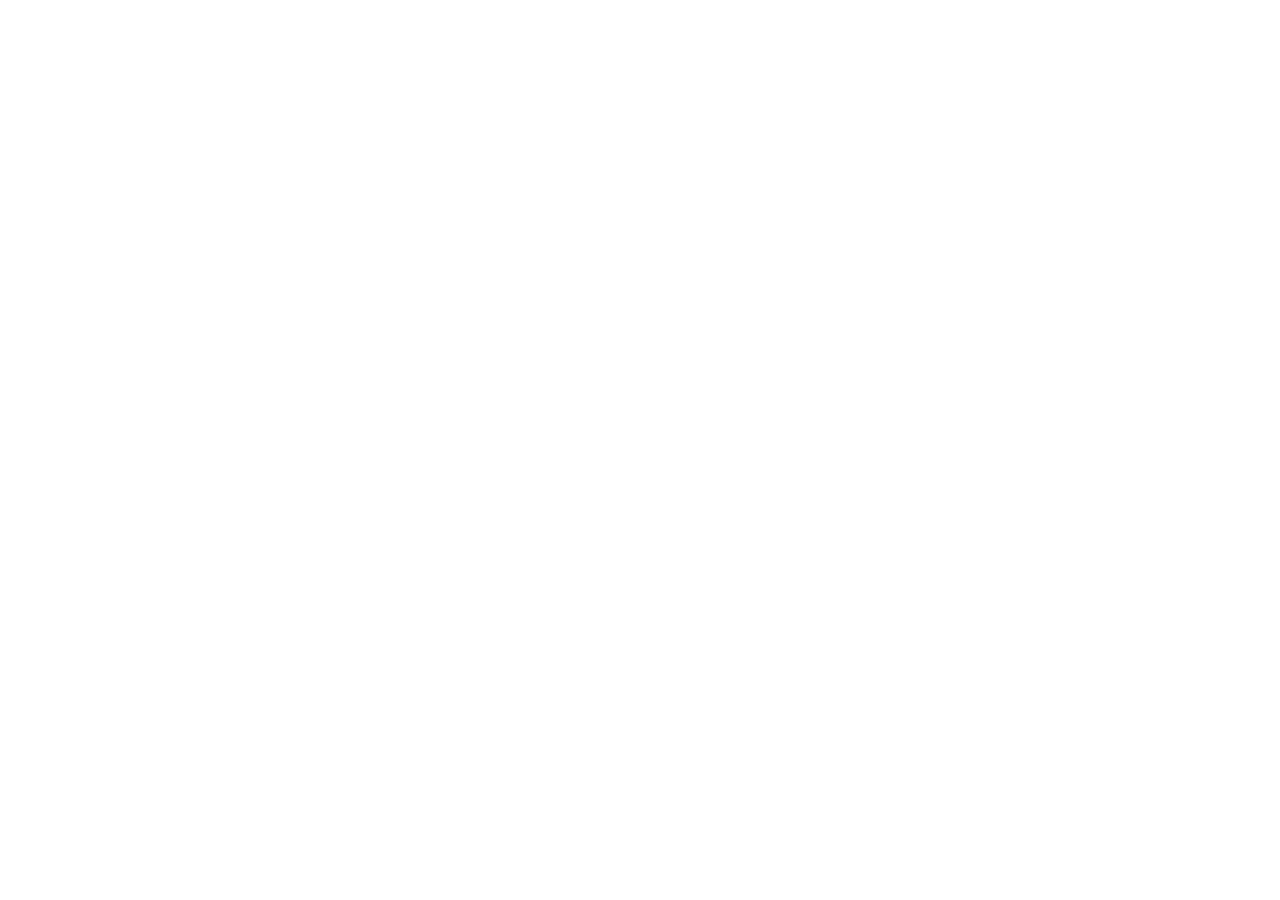
==== index.html @ 9fd8e519 "Add files via upload" ====
<!doctype html>
<html lang="en">
  <head>
    <meta charset="UTF-8" />
    <meta name="viewport" content="width=device-width, initial-scale=1.0" />
    <title>Tante Marci Food To Go</title>
  </head>
  <body>
    <div id="root"></div>
    <script type="module" src="/src/main.tsx"></script>
  </body>
</html>
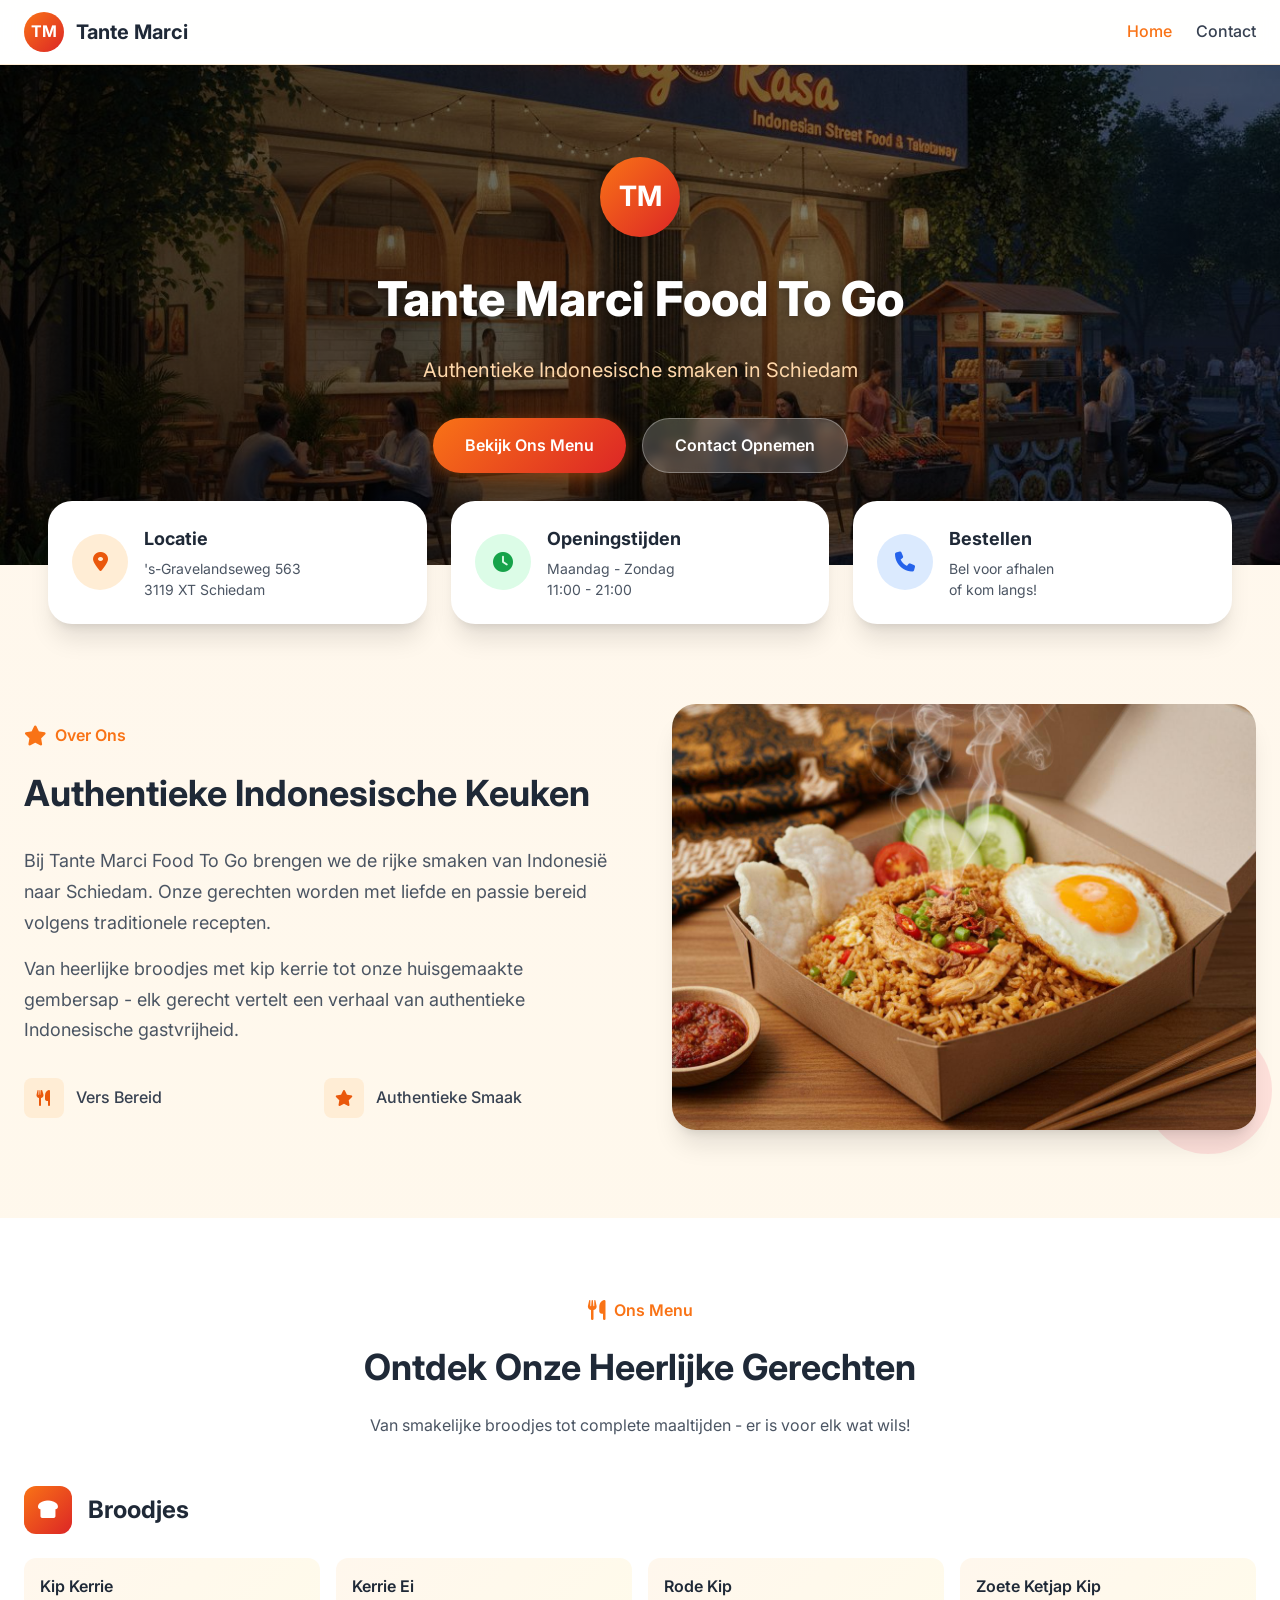
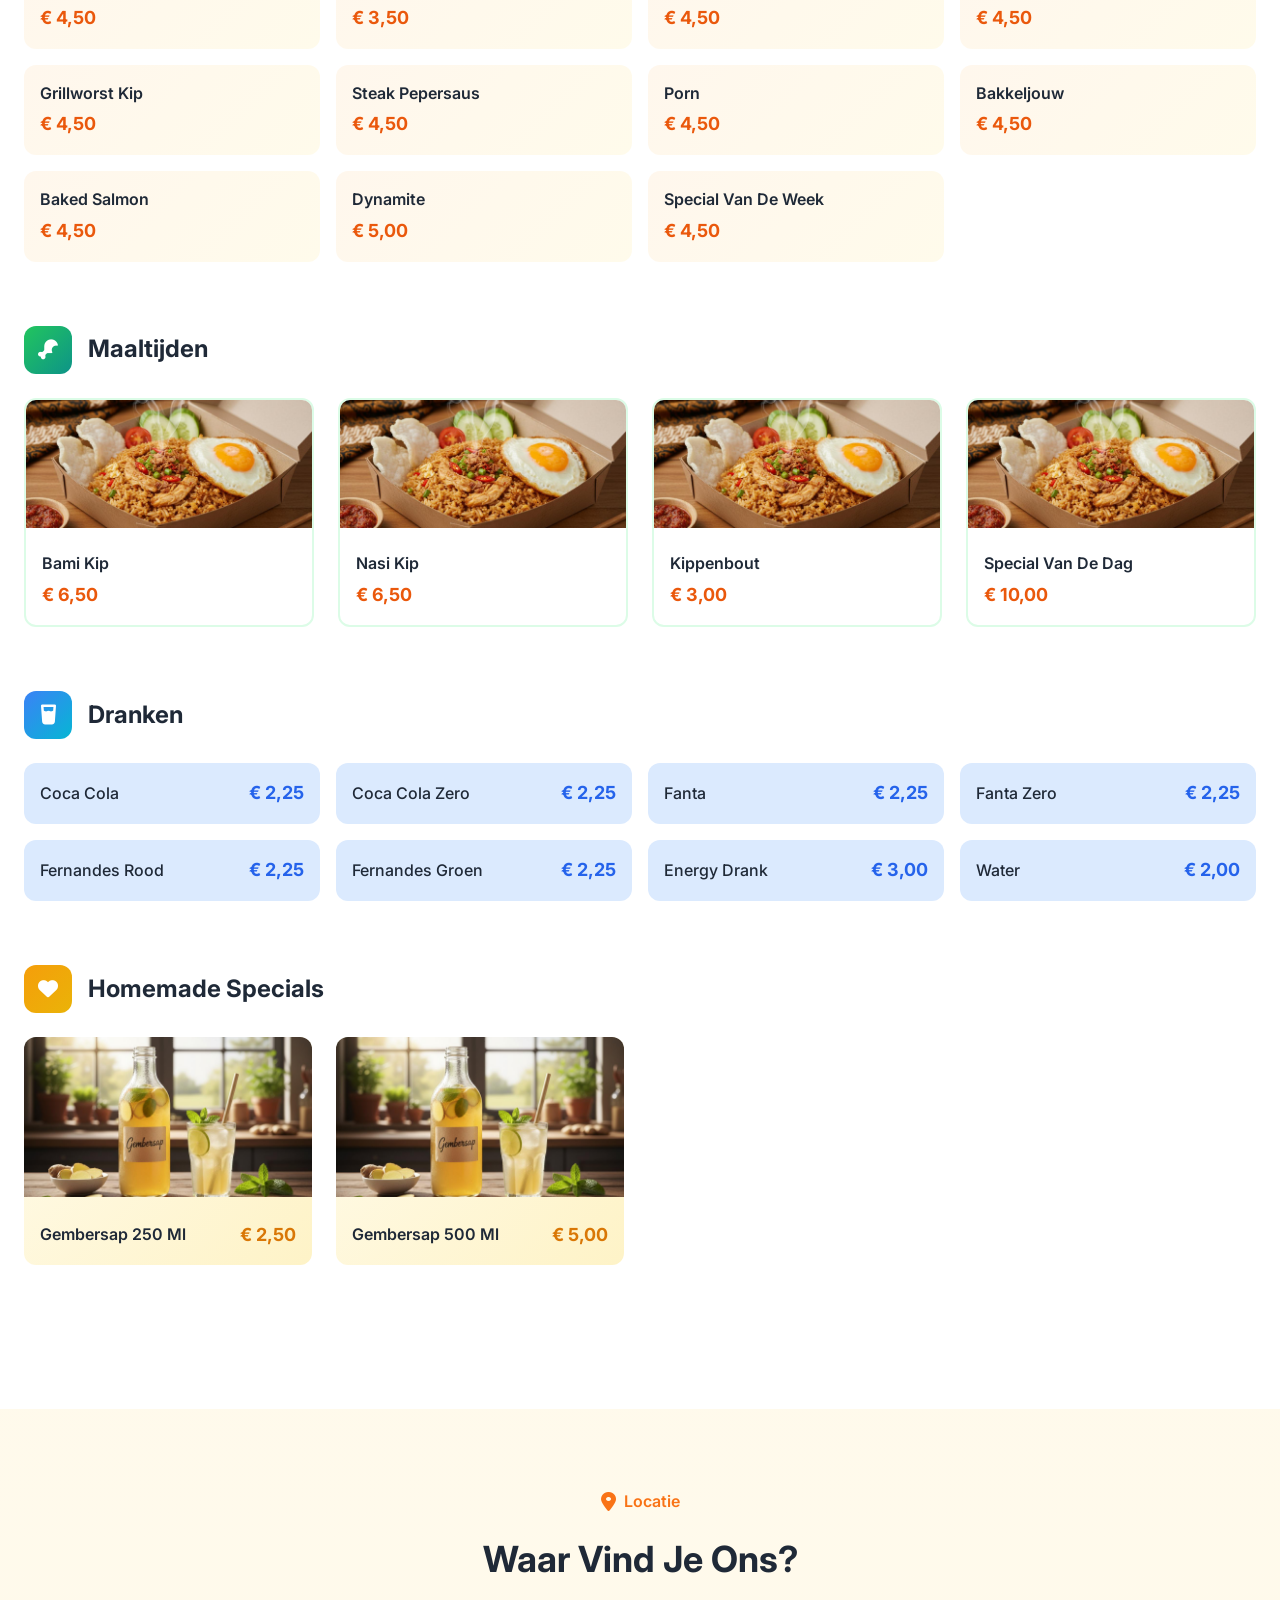
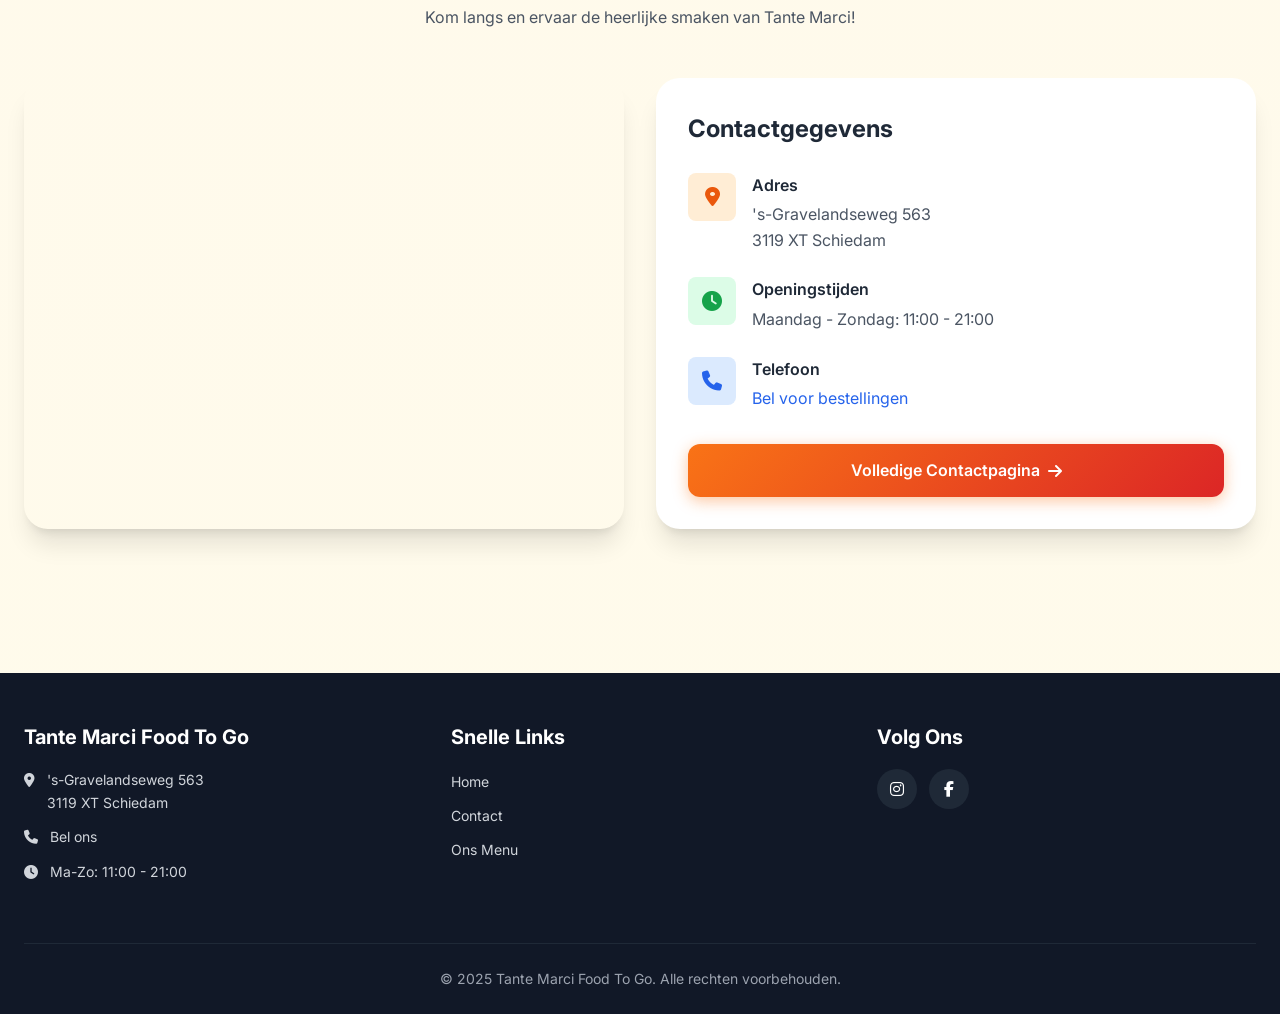
==== commit 767fa388: "Add files via upload" ====
--- a/index.html
+++ b/index.html
@@ -1,12 +1,424 @@
-<!doctype html>
-<html lang="en">
-  <head>
-    <meta charset="UTF-8" />
-    <meta name="viewport" content="width=device-width, initial-scale=1.0" />
-    <title>Tante Marci Food To Go</title>
-  </head>
-  <body>
-    <div id="root"></div>
-    <script type="module" src="/src/main.tsx"></script>
-  </body>
+<!DOCTYPE html>
+<html lang="nl">
+<head>
+    <meta charset="UTF-8">
+    <meta name="viewport" content="width=device-width, initial-scale=1.0">
+    <title>Tante Marci Food To Go - Indonesisch Restaurant Schiedam</title>
+    <link rel="stylesheet" href="styles.css">
+    <link href="https://fonts.googleapis.com/css2?family=Inter:wght@300;400;500;600;700;800&display=swap" rel="stylesheet">
+    <link rel="stylesheet" href="https://cdnjs.cloudflare.com/ajax/libs/font-awesome/6.4.0/css/all.min.css">
+</head>
+<body>
+    <!-- Navigation -->
+    <nav class="navbar">
+        <div class="nav-container">
+            <a href="index.html" class="logo">
+                <div class="logo-circle">TM</div>
+                <span class="logo-text">Tante Marci</span>
+            </a>
+            <div class="nav-links">
+                <a href="index.html" class="nav-link active">Home</a>
+                <a href="contact.html" class="nav-link">Contact</a>
+            </div>
+            <button class="mobile-menu-btn" onclick="toggleMenu()">
+                <i class="fas fa-bars"></i>
+            </button>
+        </div>
+        <div class="mobile-menu" id="mobileMenu">
+            <a href="index.html" class="mobile-link">Home</a>
+            <a href="contact.html" class="mobile-link">Contact</a>
+        </div>
+    </nav>
+
+    <!-- Hero Section -->
+    <section class="hero">
+        <div class="hero-bg">
+            <img src="restaurant-hero.jpg" alt="Tante Marci Restaurant">
+            <div class="hero-overlay"></div>
+        </div>
+        <div class="hero-content">
+            <div class="hero-logo">
+                <div class="hero-logo-circle">TM</div>
+            </div>
+            <h1>Tante Marci Food To Go</h1>
+            <p class="hero-subtitle">Authentieke Indonesische smaken in Schiedam</p>
+            <div class="hero-buttons">
+                <a href="#menu" class="btn btn-primary">Bekijk Ons Menu</a>
+                <a href="contact.html" class="btn btn-secondary">Contact Opnemen</a>
+            </div>
+        </div>
+    </section>
+
+    <!-- Info Cards -->
+    <section class="info-cards">
+        <div class="container">
+            <div class="cards-grid">
+                <div class="info-card">
+                    <div class="info-icon orange">
+                        <i class="fas fa-map-marker-alt"></i>
+                    </div>
+                    <div class="info-content">
+                        <h3>Locatie</h3>
+                        <p>'s-Gravelandseweg 563<br>3119 XT Schiedam</p>
+                    </div>
+                </div>
+                <div class="info-card">
+                    <div class="info-icon green">
+                        <i class="fas fa-clock"></i>
+                    </div>
+                    <div class="info-content">
+                        <h3>Openingstijden</h3>
+                        <p>Maandag - Zondag<br>11:00 - 21:00</p>
+                    </div>
+                </div>
+                <div class="info-card">
+                    <div class="info-icon blue">
+                        <i class="fas fa-phone"></i>
+                    </div>
+                    <div class="info-content">
+                        <h3>Bestellen</h3>
+                        <p>Bel voor afhalen<br>of kom langs!</p>
+                    </div>
+                </div>
+            </div>
+        </div>
+    </section>
+
+    <!-- About Section -->
+    <section class="about">
+        <div class="container">
+            <div class="about-grid">
+                <div class="about-content">
+                    <div class="section-label">
+                        <i class="fas fa-star"></i>
+                        <span>Over Ons</span>
+                    </div>
+                    <h2>Authentieke Indonesische Keuken</h2>
+                    <p>Bij Tante Marci Food To Go brengen we de rijke smaken van Indonesië naar Schiedam. Onze gerechten worden met liefde en passie bereid volgens traditionele recepten.</p>
+                    <p>Van heerlijke broodjes met kip kerrie tot onze huisgemaakte gembersap - elk gerecht vertelt een verhaal van authentieke Indonesische gastvrijheid.</p>
+                    <div class="about-features">
+                        <div class="feature">
+                            <div class="feature-icon">
+                                <i class="fas fa-utensils"></i>
+                            </div>
+                            <span>Vers Bereid</span>
+                        </div>
+                        <div class="feature">
+                            <div class="feature-icon">
+                                <i class="fas fa-star"></i>
+                            </div>
+                            <span>Authentieke Smaak</span>
+                        </div>
+                    </div>
+                </div>
+                <div class="about-image">
+                    <div class="image-decoration orange"></div>
+                    <div class="image-decoration red"></div>
+                    <img src="nasi-kip.jpg" alt="Heerlijk Indonesisch eten">
+                </div>
+            </div>
+        </div>
+    </section>
+
+    <!-- Menu Section -->
+    <section id="menu" class="menu">
+        <div class="container">
+            <div class="section-header">
+                <div class="section-label center">
+                    <i class="fas fa-utensils"></i>
+                    <span>Ons Menu</span>
+                </div>
+                <h2>Ontdek Onze Heerlijke Gerechten</h2>
+                <p>Van smakelijke broodjes tot complete maaltijden - er is voor elk wat wils!</p>
+            </div>
+
+            <!-- Broodjes -->
+            <div class="menu-category">
+                <div class="category-header">
+                    <div class="category-icon orange-gradient">
+                        <i class="fas fa-bread-slice"></i>
+                    </div>
+                    <h3>Broodjes</h3>
+                </div>
+                <div class="menu-grid">
+                    <div class="menu-item">
+                        <div class="item-info">
+                            <h4>Kip Kerrie</h4>
+                            <span class="price">€ 4,50</span>
+                        </div>
+                    </div>
+                    <div class="menu-item">
+                        <div class="item-info">
+                            <h4>Kerrie Ei</h4>
+                            <span class="price">€ 3,50</span>
+                        </div>
+                    </div>
+                    <div class="menu-item">
+                        <div class="item-info">
+                            <h4>Rode Kip</h4>
+                            <span class="price">€ 4,50</span>
+                        </div>
+                    </div>
+                    <div class="menu-item">
+                        <div class="item-info">
+                            <h4>Zoete Ketjap Kip</h4>
+                            <span class="price">€ 4,50</span>
+                        </div>
+                    </div>
+                    <div class="menu-item">
+                        <div class="item-info">
+                            <h4>Grillworst Kip</h4>
+                            <span class="price">€ 4,50</span>
+                        </div>
+                    </div>
+                    <div class="menu-item">
+                        <div class="item-info">
+                            <h4>Steak Pepersaus</h4>
+                            <span class="price">€ 4,50</span>
+                        </div>
+                    </div>
+                    <div class="menu-item">
+                        <div class="item-info">
+                            <h4>Porn</h4>
+                            <span class="price">€ 4,50</span>
+                        </div>
+                    </div>
+                    <div class="menu-item">
+                        <div class="item-info">
+                            <h4>Bakkeljouw</h4>
+                            <span class="price">€ 4,50</span>
+                        </div>
+                    </div>
+                    <div class="menu-item">
+                        <div class="item-info">
+                            <h4>Baked Salmon</h4>
+                            <span class="price">€ 4,50</span>
+                        </div>
+                    </div>
+                    <div class="menu-item">
+                        <div class="item-info">
+                            <h4>Dynamite</h4>
+                            <span class="price">€ 5,00</span>
+                        </div>
+                    </div>
+                    <div class="menu-item">
+                        <div class="item-info">
+                            <h4>Special Van De Week</h4>
+                            <span class="price">€ 4,50</span>
+                        </div>
+                    </div>
+                </div>
+            </div>
+
+            <!-- Maaltijden -->
+            <div class="menu-category">
+                <div class="category-header">
+                    <div class="category-icon green-gradient">
+                        <i class="fas fa-drumstick-bite"></i>
+                    </div>
+                    <h3>Maaltijden</h3>
+                </div>
+                <div class="meals-grid">
+                    <div class="meal-card">
+                        <img src="nasi-kip.jpg" alt="Bami Kip">
+                        <div class="meal-info">
+                            <h4>Bami Kip</h4>
+                            <span class="price">€ 6,50</span>
+                        </div>
+                    </div>
+                    <div class="meal-card">
+                        <img src="nasi-kip.jpg" alt="Nasi Kip">
+                        <div class="meal-info">
+                            <h4>Nasi Kip</h4>
+                            <span class="price">€ 6,50</span>
+                        </div>
+                    </div>
+                    <div class="meal-card">
+                        <img src="nasi-kip.jpg" alt="Kippenbout">
+                        <div class="meal-info">
+                            <h4>Kippenbout</h4>
+                            <span class="price">€ 3,00</span>
+                        </div>
+                    </div>
+                    <div class="meal-card">
+                        <img src="nasi-kip.jpg" alt="Special Van De Dag">
+                        <div class="meal-info">
+                            <h4>Special Van De Dag</h4>
+                            <span class="price">€ 10,00</span>
+                        </div>
+                    </div>
+                </div>
+            </div>
+
+            <!-- Dranken -->
+            <div class="menu-category">
+                <div class="category-header">
+                    <div class="category-icon blue-gradient">
+                        <i class="fas fa-glass-water"></i>
+                    </div>
+                    <h3>Dranken</h3>
+                </div>
+                <div class="drinks-grid">
+                    <div class="drink-item">
+                        <span>Coca Cola</span>
+                        <span class="price">€ 2,25</span>
+                    </div>
+                    <div class="drink-item">
+                        <span>Coca Cola Zero</span>
+                        <span class="price">€ 2,25</span>
+                    </div>
+                    <div class="drink-item">
+                        <span>Fanta</span>
+                        <span class="price">€ 2,25</span>
+                    </div>
+                    <div class="drink-item">
+                        <span>Fanta Zero</span>
+                        <span class="price">€ 2,25</span>
+                    </div>
+                    <div class="drink-item">
+                        <span>Fernandes Rood</span>
+                        <span class="price">€ 2,25</span>
+                    </div>
+                    <div class="drink-item">
+                        <span>Fernandes Groen</span>
+                        <span class="price">€ 2,25</span>
+                    </div>
+                    <div class="drink-item">
+                        <span>Energy Drank</span>
+                        <span class="price">€ 3,00</span>
+                    </div>
+                    <div class="drink-item">
+                        <span>Water</span>
+                        <span class="price">€ 2,00</span>
+                    </div>
+                </div>
+            </div>
+
+            <!-- Homemade -->
+            <div class="menu-category">
+                <div class="category-header">
+                    <div class="category-icon amber-gradient">
+                        <i class="fas fa-heart"></i>
+                    </div>
+                    <h3>Homemade Specials</h3>
+                </div>
+                <div class="homemade-grid">
+                    <div class="homemade-card">
+                        <img src="gembersap.jpg" alt="Gembersap">
+                        <div class="homemade-info">
+                            <h4>Gembersap 250 Ml</h4>
+                            <span class="price">€ 2,50</span>
+                        </div>
+                    </div>
+                    <div class="homemade-card">
+                        <img src="gembersap.jpg" alt="Gembersap">
+                        <div class="homemade-info">
+                            <h4>Gembersap 500 Ml</h4>
+                            <span class="price">€ 5,00</span>
+                        </div>
+                    </div>
+                </div>
+            </div>
+        </div>
+    </section>
+
+    <!-- Location Section -->
+    <section class="location">
+        <div class="container">
+            <div class="section-header">
+                <div class="section-label center">
+                    <i class="fas fa-map-marker-alt"></i>
+                    <span>Locatie</span>
+                </div>
+                <h2>Waar Vind Je Ons?</h2>
+                <p>Kom langs en ervaar de heerlijke smaken van Tante Marci!</p>
+            </div>
+            <div class="location-grid">
+                <div class="map-container">
+                    <iframe
+                        src="https://www.google.com/maps/embed?pb=!1m18!1m12!1m3!1d2458.5!2d4.38!3d51.92!2m3!1f0!2f0!3f0!3m2!1i1024!2i768!4f13.1!3m3!1m2!1s0x47c435c1cae2dc01%3A0x80fef12d324a6b3e!2sTante%20Marci%20Food%20To%20Go!5e0!3m2!1snl!2snl!4v1700000000000!5m2!1snl!2snl"
+                        width="100%"
+                        height="400"
+                        style="border:0;"
+                        allowfullscreen=""
+                        loading="lazy"
+                        referrerpolicy="no-referrer-when-downgrade">
+                    </iframe>
+                </div>
+                <div class="location-info">
+                    <h3>Contactgegevens</h3>
+                    <div class="contact-list">
+                        <div class="contact-item">
+                            <div class="contact-icon orange">
+                                <i class="fas fa-map-marker-alt"></i>
+                            </div>
+                            <div>
+                                <h4>Adres</h4>
+                                <p>'s-Gravelandseweg 563<br>3119 XT Schiedam</p>
+                            </div>
+                        </div>
+                        <div class="contact-item">
+                            <div class="contact-icon green">
+                                <i class="fas fa-clock"></i>
+                            </div>
+                            <div>
+                                <h4>Openingstijden</h4>
+                                <p>Maandag - Zondag: 11:00 - 21:00</p>
+                            </div>
+                        </div>
+                        <div class="contact-item">
+                            <div class="contact-icon blue">
+                                <i class="fas fa-phone"></i>
+                            </div>
+                            <div>
+                                <h4>Telefoon</h4>
+                                <a href="tel:+31101234567">Bel voor bestellingen</a>
+                            </div>
+                        </div>
+                    </div>
+                    <a href="contact.html" class="btn btn-primary btn-full">
+                        Volledige Contactpagina
+                        <i class="fas fa-arrow-right"></i>
+                    </a>
+                </div>
+            </div>
+        </div>
+    </section>
+
+    <!-- Footer -->
+    <footer class="footer">
+        <div class="container">
+            <div class="footer-grid">
+                <div class="footer-col">
+                    <h3>Tante Marci Food To Go</h3>
+                    <div class="footer-contact">
+                        <p><i class="fas fa-map-marker-alt"></i> 's-Gravelandseweg 563<br>3119 XT Schiedam</p>
+                        <p><i class="fas fa-phone"></i> <a href="tel:+31101234567">Bel ons</a></p>
+                        <p><i class="fas fa-clock"></i> Ma-Zo: 11:00 - 21:00</p>
+                    </div>
+                </div>
+                <div class="footer-col">
+                    <h3>Snelle Links</h3>
+                    <ul class="footer-links">
+                        <li><a href="index.html">Home</a></li>
+                        <li><a href="contact.html">Contact</a></li>
+                        <li><a href="#menu">Ons Menu</a></li>
+                    </ul>
+                </div>
+                <div class="footer-col">
+                    <h3>Volg Ons</h3>
+                    <div class="social-links">
+                        <a href="#" class="social-link"><i class="fab fa-instagram"></i></a>
+                        <a href="#" class="social-link"><i class="fab fa-facebook-f"></i></a>
+                    </div>
+                </div>
+            </div>
+            <div class="footer-bottom">
+                <p>&copy; 2025 Tante Marci Food To Go. Alle rechten voorbehouden.</p>
+            </div>
+        </div>
+    </footer>
+
+    <script src="script.js"></script>
+</body>
 </html>
--- a/styles.css
+++ b/styles.css
@@ -0,0 +1,1295 @@
+/* ===== CSS Variables ===== */
+:root {
+    --primary: #f97316;
+    --primary-dark: #ea580c;
+    --secondary: #dc2626;
+    --orange-50: #fff7ed;
+    --orange-100: #ffedd5;
+    --orange-500: #f97316;
+    --orange-600: #ea580c;
+    --green-100: #dcfce7;
+    --green-600: #16a34a;
+    --blue-100: #dbeafe;
+    --blue-600: #2563eb;
+    --purple-100: #f3e8ff;
+    --purple-600: #9333ea;
+    --gray-50: #f9fafb;
+    --gray-100: #f3f4f6;
+    --gray-200: #e5e7eb;
+    --gray-600: #4b5563;
+    --gray-700: #374151;
+    --gray-800: #1f2937;
+    --gray-900: #111827;
+    --white: #ffffff;
+    --shadow-sm: 0 1px 2px 0 rgba(0, 0, 0, 0.05);
+    --shadow: 0 1px 3px 0 rgba(0, 0, 0, 0.1), 0 1px 2px -1px rgba(0, 0, 0, 0.1);
+    --shadow-md: 0 4px 6px -1px rgba(0, 0, 0, 0.1), 0 2px 4px -2px rgba(0, 0, 0, 0.1);
+    --shadow-lg: 0 10px 15px -3px rgba(0, 0, 0, 0.1), 0 4px 6px -4px rgba(0, 0, 0, 0.1);
+    --shadow-xl: 0 20px 25px -5px rgba(0, 0, 0, 0.1), 0 8px 10px -6px rgba(0, 0, 0, 0.1);
+    --radius: 0.75rem;
+    --radius-lg: 1rem;
+    --radius-xl: 1.5rem;
+}
+
+/* ===== Reset & Base ===== */
+* {
+    margin: 0;
+    padding: 0;
+    box-sizing: border-box;
+}
+
+html {
+    scroll-behavior: smooth;
+}
+
+body {
+    font-family: 'Inter', -apple-system, BlinkMacSystemFont, 'Segoe UI', Roboto, sans-serif;
+    background: linear-gradient(to bottom, var(--orange-50), #fffbeb);
+    color: var(--gray-800);
+    line-height: 1.6;
+    min-height: 100vh;
+}
+
+.container {
+    max-width: 1280px;
+    margin: 0 auto;
+    padding: 0 1.5rem;
+}
+
+/* ===== Navigation ===== */
+.navbar {
+    position: sticky;
+    top: 0;
+    z-index: 1000;
+    background: rgba(255, 255, 255, 0.95);
+    backdrop-filter: blur(10px);
+    border-bottom: 1px solid var(--orange-100);
+    box-shadow: var(--shadow-sm);
+}
+
+.nav-container {
+    max-width: 1280px;
+    margin: 0 auto;
+    padding: 0 1.5rem;
+    display: flex;
+    justify-content: space-between;
+    align-items: center;
+    height: 4rem;
+}
+
+.logo {
+    display: flex;
+    align-items: center;
+    gap: 0.75rem;
+    text-decoration: none;
+}
+
+.logo-circle {
+    width: 2.5rem;
+    height: 2.5rem;
+    background: linear-gradient(135deg, var(--orange-500), var(--secondary));
+    border-radius: 50%;
+    display: flex;
+    align-items: center;
+    justify-content: center;
+    color: white;
+    font-weight: 700;
+    font-size: 1rem;
+}
+
+.logo-text {
+    font-size: 1.25rem;
+    font-weight: 700;
+    color: var(--gray-800);
+}
+
+.nav-links {
+    display: flex;
+    gap: 1.5rem;
+}
+
+.nav-link {
+    text-decoration: none;
+    color: var(--gray-700);
+    font-weight: 500;
+    transition: color 0.3s ease;
+    padding: 0.5rem 0;
+}
+
+.nav-link:hover,
+.nav-link.active {
+    color: var(--orange-500);
+}
+
+.mobile-menu-btn {
+    display: none;
+    background: none;
+    border: none;
+    font-size: 1.5rem;
+    color: var(--gray-700);
+    cursor: pointer;
+    padding: 0.5rem;
+}
+
+.mobile-menu {
+    display: none;
+    background: white;
+    border-top: 1px solid var(--gray-100);
+    padding: 1rem;
+}
+
+.mobile-menu.active {
+    display: block;
+}
+
+.mobile-link {
+    display: block;
+    padding: 0.75rem 0;
+    color: var(--gray-700);
+    text-decoration: none;
+    font-weight: 500;
+    border-bottom: 1px solid var(--gray-100);
+}
+
+.mobile-link:last-child {
+    border-bottom: none;
+}
+
+/* ===== Hero Section ===== */
+.hero {
+    position: relative;
+    height: 500px;
+    display: flex;
+    align-items: center;
+    justify-content: center;
+    overflow: hidden;
+}
+
+.hero-small {
+    height: 300px;
+}
+
+.hero-bg {
+    position: absolute;
+    inset: 0;
+}
+
+.hero-bg img {
+    width: 100%;
+    height: 100%;
+    object-fit: cover;
+}
+
+.hero-overlay {
+    position: absolute;
+    inset: 0;
+    background: linear-gradient(to right, rgba(0,0,0,0.7), rgba(0,0,0,0.4));
+}
+
+.hero-content {
+    position: relative;
+    z-index: 10;
+    text-align: center;
+    color: white;
+    padding: 0 1.5rem;
+    max-width: 800px;
+}
+
+.hero-logo {
+    display: flex;
+    justify-content: center;
+    margin-bottom: 1.5rem;
+}
+
+.hero-logo-circle {
+    width: 5rem;
+    height: 5rem;
+    background: linear-gradient(135deg, var(--orange-500), var(--secondary));
+    border-radius: 50%;
+    display: flex;
+    align-items: center;
+    justify-content: center;
+    font-size: 1.75rem;
+    font-weight: 700;
+    box-shadow: 0 10px 30px rgba(0,0,0,0.3);
+}
+
+.hero h1 {
+    font-size: 3rem;
+    font-weight: 800;
+    margin-bottom: 1rem;
+    text-shadow: 0 2px 10px rgba(0,0,0,0.3);
+}
+
+.hero-subtitle {
+    font-size: 1.25rem;
+    color: #fed7aa;
+    margin-bottom: 2rem;
+}
+
+.hero-buttons {
+    display: flex;
+    gap: 1rem;
+    justify-content: center;
+    flex-wrap: wrap;
+}
+
+/* ===== Buttons ===== */
+.btn {
+    display: inline-flex;
+    align-items: center;
+    justify-content: center;
+    gap: 0.5rem;
+    padding: 0.875rem 2rem;
+    border-radius: 9999px;
+    font-weight: 600;
+    text-decoration: none;
+    transition: all 0.3s ease;
+    cursor: pointer;
+    border: none;
+    font-size: 1rem;
+}
+
+.btn-primary {
+    background: linear-gradient(135deg, var(--orange-500), var(--secondary));
+    color: white;
+    box-shadow: 0 4px 15px rgba(249, 115, 22, 0.4);
+}
+
+.btn-primary:hover {
+    transform: translateY(-2px);
+    box-shadow: 0 6px 20px rgba(249, 115, 22, 0.5);
+}
+
+.btn-secondary {
+    background: rgba(255, 255, 255, 0.2);
+    color: white;
+    border: 1px solid rgba(255, 255, 255, 0.3);
+    backdrop-filter: blur(5px);
+}
+
+.btn-secondary:hover {
+    background: rgba(255, 255, 255, 0.3);
+}
+
+.btn-full {
+    width: 100%;
+    border-radius: var(--radius);
+}
+
+/* ===== Info Cards ===== */
+.info-cards {
+    padding: 0 1.5rem;
+    margin-top: -4rem;
+    position: relative;
+    z-index: 20;
+}
+
+.cards-grid {
+    display: grid;
+    grid-template-columns: repeat(3, 1fr);
+    gap: 1.5rem;
+    max-width: 1280px;
+    margin: 0 auto;
+}
+
+.info-card {
+    background: white;
+    border-radius: var(--radius-xl);
+    padding: 1.5rem;
+    display: flex;
+    align-items: center;
+    gap: 1rem;
+    box-shadow: var(--shadow-xl);
+    transition: box-shadow 0.3s ease;
+}
+
+.info-card:hover {
+    box-shadow: 0 25px 30px -5px rgba(0, 0, 0, 0.15);
+}
+
+.info-icon {
+    width: 3.5rem;
+    height: 3.5rem;
+    border-radius: 50%;
+    display: flex;
+    align-items: center;
+    justify-content: center;
+    font-size: 1.25rem;
+    flex-shrink: 0;
+}
+
+.info-icon.orange {
+    background: var(--orange-100);
+    color: var(--orange-600);
+}
+
+.info-icon.green {
+    background: var(--green-100);
+    color: var(--green-600);
+}
+
+.info-icon.blue {
+    background: var(--blue-100);
+    color: var(--blue-600);
+}
+
+.info-content h3 {
+    font-size: 1.125rem;
+    font-weight: 700;
+    color: var(--gray-800);
+    margin-bottom: 0.25rem;
+}
+
+.info-content p {
+    font-size: 0.875rem;
+    color: var(--gray-600);
+    line-height: 1.5;
+}
+
+/* ===== About Section ===== */
+.about {
+    padding: 5rem 0;
+}
+
+.about-grid {
+    display: grid;
+    grid-template-columns: 1fr 1fr;
+    gap: 4rem;
+    align-items: center;
+}
+
+.section-label {
+    display: flex;
+    align-items: center;
+    gap: 0.5rem;
+    color: var(--orange-500);
+    font-weight: 600;
+    margin-bottom: 1rem;
+}
+
+.section-label.center {
+    justify-content: center;
+}
+
+.section-label i {
+    font-size: 1.25rem;
+}
+
+.about h2 {
+    font-size: 2.25rem;
+    font-weight: 700;
+    color: var(--gray-800);
+    margin-bottom: 1.5rem;
+}
+
+.about p {
+    color: var(--gray-600);
+    font-size: 1.125rem;
+    margin-bottom: 1rem;
+    line-height: 1.7;
+}
+
+.about-features {
+    display: grid;
+    grid-template-columns: repeat(2, 1fr);
+    gap: 1rem;
+    margin-top: 2rem;
+}
+
+.feature {
+    display: flex;
+    align-items: center;
+    gap: 0.75rem;
+}
+
+.feature-icon {
+    width: 2.5rem;
+    height: 2.5rem;
+    background: var(--orange-100);
+    border-radius: 0.5rem;
+    display: flex;
+    align-items: center;
+    justify-content: center;
+    color: var(--orange-600);
+}
+
+.feature span {
+    font-weight: 500;
+    color: var(--gray-700);
+}
+
+.about-image {
+    position: relative;
+}
+
+.image-decoration {
+    position: absolute;
+    border-radius: 50%;
+    opacity: 0.5;
+}
+
+.image-decoration.orange {
+    width: 6rem;
+    height: 6rem;
+    background: var(--orange-200);
+    top: -1rem;
+    left: -1rem;
+}
+
+.image-decoration.red {
+    width: 8rem;
+    height: 8rem;
+    background: #fecaca;
+    bottom: -1rem;
+    right: -1rem;
+}
+
+.about-image img {
+    position: relative;
+    border-radius: var(--radius-xl);
+    box-shadow: var(--shadow-xl);
+    width: 100%;
+}
+
+/* ===== Menu Section ===== */
+.menu {
+    padding: 5rem 0;
+    background: white;
+}
+
+.section-header {
+    text-align: center;
+    margin-bottom: 3rem;
+}
+
+.section-header h2 {
+    font-size: 2.25rem;
+    font-weight: 700;
+    color: var(--gray-800);
+    margin-bottom: 1rem;
+}
+
+.section-header p {
+    color: var(--gray-600);
+    max-width: 600px;
+    margin: 0 auto;
+}
+
+.menu-category {
+    margin-bottom: 4rem;
+}
+
+.category-header {
+    display: flex;
+    align-items: center;
+    gap: 1rem;
+    margin-bottom: 1.5rem;
+}
+
+.category-icon {
+    width: 3rem;
+    height: 3rem;
+    border-radius: 0.75rem;
+    display: flex;
+    align-items: center;
+    justify-content: center;
+    color: white;
+    font-size: 1.25rem;
+}
+
+.category-icon.orange-gradient {
+    background: linear-gradient(135deg, var(--orange-500), var(--secondary));
+}
+
+.category-icon.green-gradient {
+    background: linear-gradient(135deg, #22c55e, #0d9488);
+}
+
+.category-icon.blue-gradient {
+    background: linear-gradient(135deg, #3b82f6, #06b6d4);
+}
+
+.category-icon.amber-gradient {
+    background: linear-gradient(135deg, #f59e0b, #eab308);
+}
+
+.category-header h3 {
+    font-size: 1.5rem;
+    font-weight: 700;
+    color: var(--gray-800);
+}
+
+/* Menu Grid */
+.menu-grid {
+    display: grid;
+    grid-template-columns: repeat(4, 1fr);
+    gap: 1rem;
+}
+
+.menu-item {
+    background: linear-gradient(135deg, var(--orange-50), #fffbeb);
+    border-radius: var(--radius);
+    padding: 1rem;
+    transition: all 0.3s ease;
+}
+
+.menu-item:hover {
+    transform: translateY(-4px);
+    box-shadow: var(--shadow-lg);
+}
+
+.item-info h4 {
+    font-weight: 600;
+    color: var(--gray-800);
+    margin-bottom: 0.25rem;
+}
+
+.price {
+    font-weight: 700;
+    color: var(--orange-600);
+    font-size: 1.125rem;
+}
+
+/* Meals Grid */
+.meals-grid {
+    display: grid;
+    grid-template-columns: repeat(4, 1fr);
+    gap: 1.5rem;
+}
+
+.meal-card {
+    background: white;
+    border: 2px solid var(--green-100);
+    border-radius: var(--radius);
+    overflow: hidden;
+    transition: all 0.3s ease;
+}
+
+.meal-card:hover {
+    transform: translateY(-4px);
+    box-shadow: var(--shadow-lg);
+}
+
+.meal-card img {
+    width: 100%;
+    height: 8rem;
+    object-fit: cover;
+}
+
+.meal-info {
+    padding: 1rem;
+}
+
+.meal-info h4 {
+    font-weight: 600;
+    color: var(--gray-800);
+    margin-bottom: 0.25rem;
+}
+
+/* Drinks Grid */
+.drinks-grid {
+    display: grid;
+    grid-template-columns: repeat(4, 1fr);
+    gap: 1rem;
+}
+
+.drink-item {
+    background: var(--blue-100);
+    border-radius: var(--radius);
+    padding: 1rem;
+    display: flex;
+    justify-content: space-between;
+    align-items: center;
+    transition: background 0.3s ease;
+}
+
+.drink-item:hover {
+    background: #bfdbfe;
+}
+
+.drink-item span:first-child {
+    font-weight: 500;
+    color: var(--gray-800);
+}
+
+.drink-item .price {
+    color: var(--blue-600);
+}
+
+/* Homemade Grid */
+.homemade-grid {
+    display: grid;
+    grid-template-columns: repeat(2, 1fr);
+    gap: 1.5rem;
+    max-width: 600px;
+}
+
+.homemade-card {
+    background: linear-gradient(135deg, #fffbeb, #fef3c7);
+    border-radius: var(--radius);
+    overflow: hidden;
+    transition: all 0.3s ease;
+}
+
+.homemade-card:hover {
+    transform: translateY(-4px);
+    box-shadow: var(--shadow-lg);
+}
+
+.homemade-card img {
+    width: 100%;
+    height: 10rem;
+    object-fit: cover;
+}
+
+.homemade-info {
+    padding: 1rem;
+    display: flex;
+    justify-content: space-between;
+    align-items: center;
+}
+
+.homemade-info h4 {
+    font-weight: 600;
+    color: var(--gray-800);
+}
+
+.homemade-info .price {
+    color: #d97706;
+}
+
+/* ===== Location Section ===== */
+.location {
+    padding: 5rem 0;
+}
+
+.location-grid {
+    display: grid;
+    grid-template-columns: 1fr 1fr;
+    gap: 2rem;
+}
+
+.map-container {
+    border-radius: var(--radius-xl);
+    overflow: hidden;
+    box-shadow: var(--shadow-xl);
+}
+
+.map-container iframe {
+    width: 100%;
+    height: 100%;
+    min-height: 400px;
+}
+
+.location-info {
+    background: white;
+    border-radius: var(--radius-xl);
+    padding: 2rem;
+    box-shadow: var(--shadow-xl);
+}
+
+.location-info h3 {
+    font-size: 1.5rem;
+    font-weight: 700;
+    color: var(--gray-800);
+    margin-bottom: 1.5rem;
+}
+
+.contact-list {
+    display: flex;
+    flex-direction: column;
+    gap: 1.5rem;
+    margin-bottom: 2rem;
+}
+
+.contact-item {
+    display: flex;
+    gap: 1rem;
+}
+
+.contact-icon {
+    width: 3rem;
+    height: 3rem;
+    border-radius: 0.5rem;
+    display: flex;
+    align-items: center;
+    justify-content: center;
+    font-size: 1.25rem;
+    flex-shrink: 0;
+}
+
+.contact-icon.orange {
+    background: var(--orange-100);
+    color: var(--orange-600);
+}
+
+.contact-icon.green {
+    background: var(--green-100);
+    color: var(--green-600);
+}
+
+.contact-icon.blue {
+    background: var(--blue-100);
+    color: var(--blue-600);
+}
+
+.contact-item h4 {
+    font-weight: 600;
+    color: var(--gray-800);
+    margin-bottom: 0.25rem;
+}
+
+.contact-item p {
+    color: var(--gray-600);
+}
+
+.contact-item a {
+    color: var(--blue-600);
+    text-decoration: none;
+}
+
+.contact-item a:hover {
+    text-decoration: underline;
+}
+
+/* ===== Contact Section ===== */
+.contact-section {
+    padding: 4rem 0;
+}
+
+.contact-grid {
+    display: grid;
+    grid-template-columns: 1fr 1fr;
+    gap: 3rem;
+}
+
+.contact-form-container {
+    background: white;
+    border-radius: var(--radius-xl);
+    box-shadow: var(--shadow-xl);
+    overflow: hidden;
+}
+
+.form-header {
+    background: linear-gradient(135deg, var(--orange-500), var(--secondary));
+    color: white;
+    padding: 1.5rem 2rem;
+    display: flex;
+    align-items: center;
+    gap: 0.75rem;
+}
+
+.form-header i {
+    font-size: 1.5rem;
+}
+
+.form-header h2 {
+    font-size: 1.5rem;
+    font-weight: 600;
+}
+
+.contact-form {
+    padding: 2rem;
+}
+
+.form-group {
+    margin-bottom: 1.5rem;
+}
+
+.form-group label {
+    display: block;
+    font-weight: 500;
+    color: var(--gray-700);
+    margin-bottom: 0.5rem;
+}
+
+.form-group input,
+.form-group textarea {
+    width: 100%;
+    padding: 0.75rem 1rem;
+    border: 1px solid var(--gray-200);
+    border-radius: var(--radius);
+    font-size: 1rem;
+    font-family: inherit;
+    transition: border-color 0.3s ease, box-shadow 0.3s ease;
+}
+
+.form-group input:focus,
+.form-group textarea:focus {
+    outline: none;
+    border-color: var(--orange-500);
+    box-shadow: 0 0 0 3px rgba(249, 115, 22, 0.1);
+}
+
+.form-group textarea {
+    resize: vertical;
+    min-height: 120px;
+}
+
+.success-message {
+    text-align: center;
+    padding: 3rem 2rem;
+}
+
+.success-icon {
+    width: 5rem;
+    height: 5rem;
+    background: var(--green-100);
+    border-radius: 50%;
+    display: flex;
+    align-items: center;
+    justify-content: center;
+    margin: 0 auto 1rem;
+}
+
+.success-icon i {
+    font-size: 2.5rem;
+    color: var(--green-600);
+}
+
+.success-message h3 {
+    font-size: 1.5rem;
+    font-weight: 700;
+    color: var(--gray-800);
+    margin-bottom: 0.5rem;
+}
+
+.success-message p {
+    color: var(--gray-600);
+}
+
+.hidden {
+    display: none;
+}
+
+/* Contact Info Container */
+.contact-info-container {
+    display: flex;
+    flex-direction: column;
+    gap: 1.5rem;
+}
+
+.contact-cards {
+    display: grid;
+    grid-template-columns: repeat(2, 1fr);
+    gap: 1rem;
+}
+
+.contact-card {
+    background: white;
+    border-radius: var(--radius);
+    padding: 1.5rem;
+    display: flex;
+    gap: 1rem;
+    box-shadow: var(--shadow);
+    transition: box-shadow 0.3s ease;
+}
+
+.contact-card:hover {
+    box-shadow: var(--shadow-lg);
+}
+
+.contact-card-icon {
+    width: 3rem;
+    height: 3rem;
+    border-radius: 0.5rem;
+    display: flex;
+    align-items: center;
+    justify-content: center;
+    font-size: 1.25rem;
+    flex-shrink: 0;
+}
+
+.contact-card-icon.orange {
+    background: var(--orange-100);
+    color: var(--orange-600);
+}
+
+.contact-card-icon.green {
+    background: var(--green-100);
+    color: var(--green-600);
+}
+
+.contact-card-icon.blue {
+    background: var(--blue-100);
+    color: var(--blue-600);
+}
+
+.contact-card-icon.purple {
+    background: var(--purple-100);
+    color: var(--purple-600);
+}
+
+.contact-card-content h4 {
+    font-weight: 600;
+    color: var(--gray-800);
+    margin-bottom: 0.25rem;
+}
+
+.contact-card-content p {
+    font-size: 0.875rem;
+    color: var(--gray-600);
+    line-height: 1.5;
+}
+
+.contact-card-content a {
+    font-size: 0.875rem;
+    color: var(--blue-600);
+    text-decoration: none;
+}
+
+.contact-card-content a:hover {
+    text-decoration: underline;
+}
+
+/* Social Card */
+.social-card {
+    background: white;
+    border-radius: var(--radius);
+    padding: 1.5rem;
+    box-shadow: var(--shadow);
+}
+
+.social-card h3 {
+    font-size: 1.25rem;
+    font-weight: 600;
+    color: var(--gray-800);
+    margin-bottom: 1rem;
+}
+
+.social-buttons {
+    display: flex;
+    gap: 1rem;
+    margin-bottom: 1rem;
+}
+
+.social-btn {
+    width: 3.5rem;
+    height: 3.5rem;
+    border-radius: 0.75rem;
+    display: flex;
+    align-items: center;
+    justify-content: center;
+    font-size: 1.5rem;
+    color: white;
+    transition: all 0.3s ease;
+}
+
+.social-btn:hover {
+    transform: translateY(-4px);
+    box-shadow: var(--shadow-lg);
+}
+
+.social-btn.instagram {
+    background: linear-gradient(135deg, #ec4899, #9333ea);
+}
+
+.social-btn.facebook {
+    background: linear-gradient(135deg, #3b82f6, #1d4ed8);
+}
+
+.social-card p {
+    font-size: 0.875rem;
+    color: var(--gray-600);
+}
+
+/* Quick Actions */
+.quick-actions {
+    background: linear-gradient(135deg, var(--orange-50), #fffbeb);
+    border-radius: var(--radius);
+    padding: 1.5rem;
+}
+
+.quick-actions h3 {
+    font-size: 1.25rem;
+    font-weight: 600;
+    color: var(--gray-800);
+    margin-bottom: 1rem;
+}
+
+.action-buttons {
+    display: flex;
+    flex-direction: column;
+    gap: 0.75rem;
+}
+
+.action-btn {
+    display: flex;
+    align-items: center;
+    gap: 0.75rem;
+    background: white;
+    padding: 1rem;
+    border-radius: var(--radius);
+    text-decoration: none;
+    color: var(--gray-800);
+    transition: all 0.3s ease;
+}
+
+.action-btn:hover {
+    box-shadow: var(--shadow-md);
+}
+
+.action-icon {
+    width: 2.5rem;
+    height: 2.5rem;
+    background: var(--green-100);
+    border-radius: 0.5rem;
+    display: flex;
+    align-items: center;
+    justify-content: center;
+    color: var(--green-600);
+}
+
+.action-icon.orange {
+    background: var(--orange-100);
+    color: var(--orange-600);
+}
+
+.action-btn span {
+    flex: 1;
+    font-weight: 500;
+}
+
+.action-btn > i:last-child {
+    color: var(--gray-400);
+}
+
+/* Map Section */
+.map-section {
+    margin-top: 4rem;
+}
+
+.map-section h2 {
+    font-size: 1.5rem;
+    font-weight: 700;
+    color: var(--gray-800);
+    text-align: center;
+    margin-bottom: 1.5rem;
+}
+
+.map-container.large {
+    border-radius: var(--radius-xl);
+    overflow: hidden;
+    box-shadow: var(--shadow-xl);
+}
+
+.map-container.large iframe {
+    height: 450px;
+}
+
+/* ===== Footer ===== */
+.footer {
+    background: var(--gray-900);
+    color: white;
+    padding: 3rem 0 0;
+    margin-top: 4rem;
+}
+
+.footer-grid {
+    display: grid;
+    grid-template-columns: repeat(3, 1fr);
+    gap: 3rem;
+    margin-bottom: 3rem;
+}
+
+.footer-col h3 {
+    font-size: 1.25rem;
+    font-weight: 700;
+    color: var(--orange-400);
+    margin-bottom: 1rem;
+}
+
+.footer-contact p {
+    display: flex;
+    align-items: flex-start;
+    gap: 0.75rem;
+    color: #d1d5db;
+    margin-bottom: 0.75rem;
+    font-size: 0.875rem;
+    line-height: 1.6;
+}
+
+.footer-contact i {
+    color: var(--orange-400);
+    margin-top: 0.25rem;
+}
+
+.footer-contact a {
+    color: #d1d5db;
+    text-decoration: none;
+}
+
+.footer-contact a:hover {
+    color: var(--orange-400);
+}
+
+.footer-links {
+    list-style: none;
+}
+
+.footer-links li {
+    margin-bottom: 0.5rem;
+}
+
+.footer-links a {
+    color: #d1d5db;
+    text-decoration: none;
+    font-size: 0.875rem;
+    transition: color 0.3s ease;
+}
+
+.footer-links a:hover {
+    color: var(--orange-400);
+}
+
+.social-links {
+    display: flex;
+    gap: 0.75rem;
+}
+
+.social-link {
+    width: 2.5rem;
+    height: 2.5rem;
+    background: var(--gray-800);
+    border-radius: 50%;
+    display: flex;
+    align-items: center;
+    justify-content: center;
+    color: white;
+    text-decoration: none;
+    transition: all 0.3s ease;
+}
+
+.social-link:hover {
+    background: var(--orange-500);
+}
+
+.footer-bottom {
+    border-top: 1px solid var(--gray-800);
+    padding: 1.5rem 0;
+    text-align: center;
+}
+
+.footer-bottom p {
+    color: #9ca3af;
+    font-size: 0.875rem;
+}
+
+/* ===== Responsive Design ===== */
+@media (max-width: 1024px) {
+    .menu-grid {
+        grid-template-columns: repeat(3, 1fr);
+    }
+    
+    .meals-grid {
+        grid-template-columns: repeat(2, 1fr);
+    }
+    
+    .drinks-grid {
+        grid-template-columns: repeat(2, 1fr);
+    }
+}
+
+@media (max-width: 768px) {
+    .nav-links {
+        display: none;
+    }
+    
+    .mobile-menu-btn {
+        display: block;
+    }
+    
+    .hero h1 {
+        font-size: 2rem;
+    }
+    
+    .hero-subtitle {
+        font-size: 1rem;
+    }
+    
+    .cards-grid {
+        grid-template-columns: 1fr;
+    }
+    
+    .about-grid {
+        grid-template-columns: 1fr;
+        gap: 2rem;
+    }
+    
+    .menu-grid {
+        grid-template-columns: repeat(2, 1fr);
+    }
+    
+    .meals-grid {
+        grid-template-columns: 1fr;
+    }
+    
+    .drinks-grid {
+        grid-template-columns: 1fr;
+    }
+    
+    .homemade-grid {
+        grid-template-columns: 1fr;
+    }
+    
+    .location-grid {
+        grid-template-columns: 1fr;
+    }
+    
+    .contact-grid {
+        grid-template-columns: 1fr;
+    }
+    
+    .contact-cards {
+        grid-template-columns: 1fr;
+    }
+    
+    .footer-grid {
+        grid-template-columns: 1fr;
+        gap: 2rem;
+    }
+}
+
+@media (max-width: 480px) {
+    .hero h1 {
+        font-size: 1.75rem;
+    }
+    
+    .menu-grid {
+        grid-template-columns: 1fr;
+    }
+    
+    .about h2,
+    .section-header h2 {
+        font-size: 1.75rem;
+    }
+    
+    .about-features {
+        grid-template-columns: 1fr;
+    }
+}
+
+/* ===== Scrollbar ===== */
+::-webkit-scrollbar {
+    width: 8px;
+}
+
+::-webkit-scrollbar-track {
+    background: var(--gray-100);
+}
+
+::-webkit-scrollbar-thumb {
+    background: linear-gradient(to bottom, var(--orange-500), var(--secondary));
+    border-radius: 4px;
+}
+
+::-webkit-scrollbar-thumb:hover {
+    background: linear-gradient(to bottom, var(--orange-600), #b91c1c);
+}
+
+/* ===== Selection ===== */
+::selection {
+    background: rgba(249, 115, 22, 0.3);
+    color: inherit;
+}
